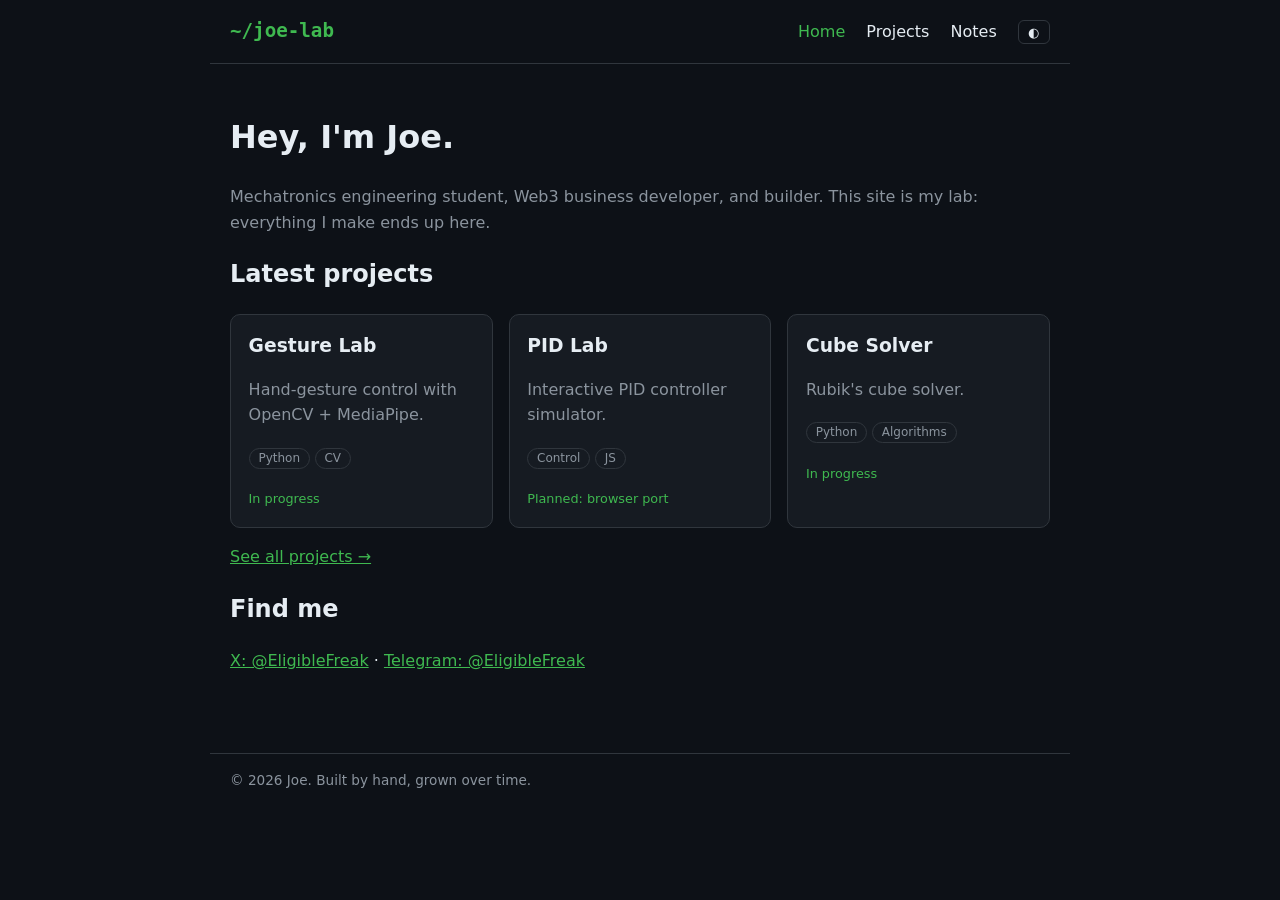
==== index.html @ 1dbbd23c "Add files via upload" ====
<!doctype html>
<html lang="en">
<head>
  <meta charset="utf-8">
  <meta name="viewport" content="width=device-width, initial-scale=1">
  <title>Joe's Lab</title>
  <meta name="description" content="Projects, experiments and build notes.">
  <link rel="stylesheet" href="style.css">
</head>
<body>
  <header>
    <a class="logo" href="index.html">~/joe-lab</a>
    <nav>
      <a class="active" href="index.html">Home</a>
      <a href="projects.html">Projects</a>
      <a href="notes.html">Notes</a>
      <button id="theme" aria-label="Toggle theme">◐</button>
    </nav>
  </header>
  <main>
    <h1>Hey, I'm Joe.</h1>
    <p class="muted">Mechatronics engineering student, Web3 business developer, and builder. This site is my lab: everything I make ends up here.</p>
    <h2>Latest projects</h2>
    <div class="grid" id="project-grid" data-limit="3"></div>
    <p><a href="projects.html">See all projects →</a></p>
    <h2>Find me</h2>
    <p><a href="https://x.com/EligibleFreak">X: @EligibleFreak</a> · <a href="https://t.me/EligibleFreak">Telegram: @EligibleFreak</a></p>
  </main>
  <footer>© <span id="year"></span> Joe. Built by hand, grown over time.</footer>
  <script src="main.js"></script>
</body>
</html>
---- style.css ----
:root {
  --bg: #0d1117;
  --panel: #161b22;
  --text: #e6edf3;
  --muted: #8b949e;
  --accent: #3fb950;
  --border: #30363d;
}
:root[data-theme="light"] {
  --bg: #f6f8fa;
  --panel: #ffffff;
  --text: #1f2328;
  --muted: #59636e;
  --accent: #1a7f37;
  --border: #d0d7de;
}
* { box-sizing: border-box; }
body {
  margin: 0;
  background: var(--bg);
  color: var(--text);
  font-family: system-ui, -apple-system, "Segoe UI", sans-serif;
  line-height: 1.6;
}
header, main, footer { max-width: 860px; margin: 0 auto; padding: 1rem 1.25rem; }
header { display: flex; align-items: center; justify-content: space-between; flex-wrap: wrap; gap: .5rem; border-bottom: 1px solid var(--border); }
.logo { font-weight: 700; font-size: 1.2rem; color: var(--accent); text-decoration: none; font-family: ui-monospace, Consolas, monospace; }
nav a { color: var(--text); text-decoration: none; margin-left: 1rem; }
nav a:hover, nav a.active { color: var(--accent); }
button#theme { background: none; border: 1px solid var(--border); color: var(--text); border-radius: 6px; padding: .2rem .6rem; cursor: pointer; margin-left: 1rem; }
h1 { font-size: 2rem; margin-top: 2rem; }
.muted { color: var(--muted); }
.grid { display: grid; gap: 1rem; grid-template-columns: repeat(auto-fill, minmax(250px, 1fr)); }
.card { background: var(--panel); border: 1px solid var(--border); border-radius: 10px; padding: 1rem 1.1rem; }
.card h3 { margin: 0 0 .3rem; }
.tag { display: inline-block; font-size: .75rem; border: 1px solid var(--border); border-radius: 999px; padding: 0 .55rem; margin-right: .3rem; color: var(--muted); }
.status { color: var(--accent); font-size: .8rem; }
a { color: var(--accent); }
footer { color: var(--muted); font-size: .85rem; border-top: 1px solid var(--border); margin-top: 3rem; }
.note { padding: .8rem 0; border-bottom: 1px solid var(--border); }
.note time { color: var(--muted); font-size: .85rem; }
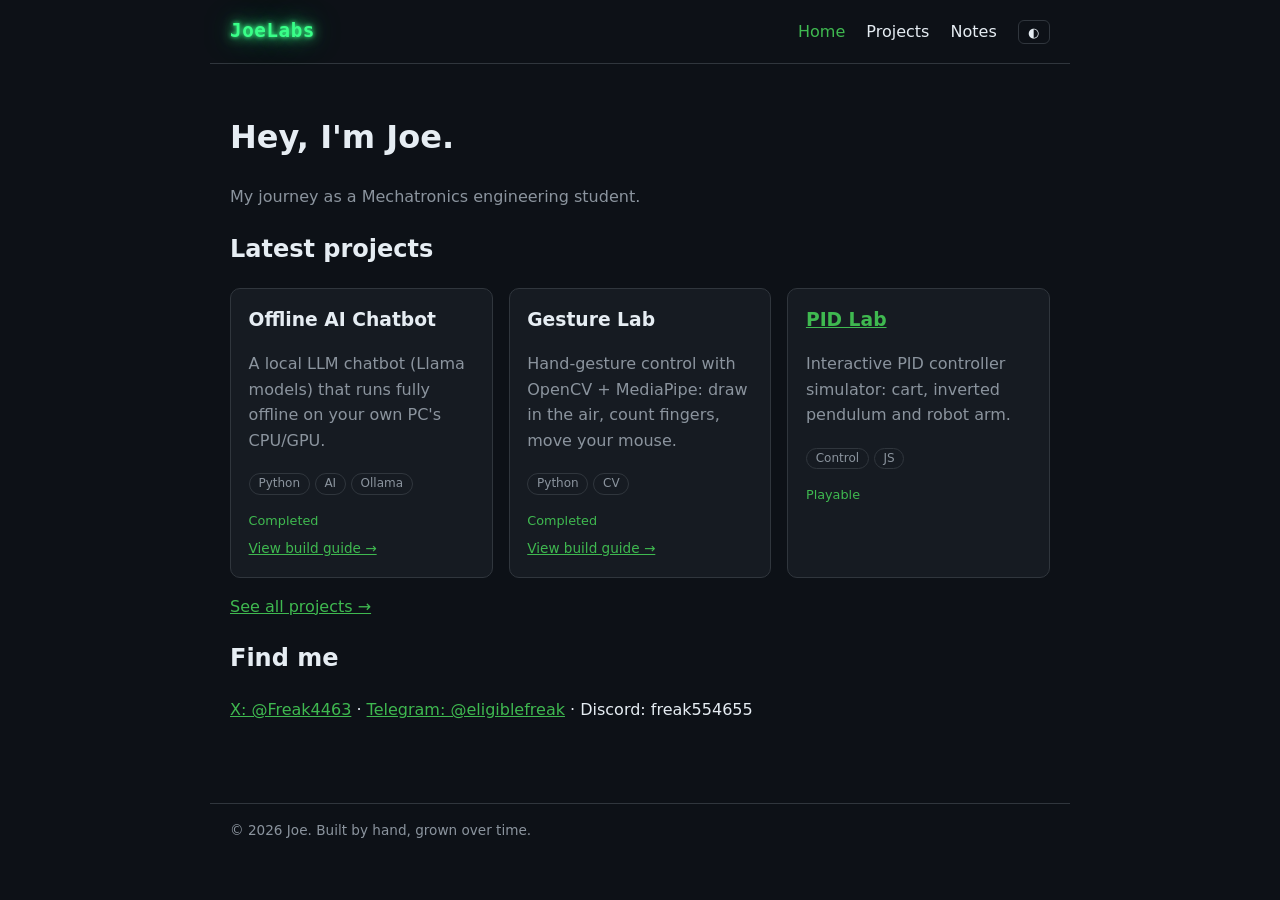
==== commit 37e3d5d4: "Add files via upload" ====
--- a/index.html
+++ b/index.html
@@ -3,13 +3,13 @@
 <head>
   <meta charset="utf-8">
   <meta name="viewport" content="width=device-width, initial-scale=1">
-  <title>Joe's Lab</title>
+  <title>JoeLabs</title>
   <meta name="description" content="Projects, experiments and build notes.">
   <link rel="stylesheet" href="style.css">
 </head>
 <body>
   <header>
-    <a class="logo" href="index.html">~/joe-lab</a>
+    <a class="logo" href="index.html">JoeLabs</a>
     <nav>
       <a class="active" href="index.html">Home</a>
       <a href="projects.html">Projects</a>
@@ -19,12 +19,12 @@
   </header>
   <main>
     <h1>Hey, I'm Joe.</h1>
-    <p class="muted">Mechatronics engineering student, Web3 business developer, and builder. This site is my lab: everything I make ends up here.</p>
+    <p class="muted">My journey as a Mechatronics engineering student.</p>
     <h2>Latest projects</h2>
     <div class="grid" id="project-grid" data-limit="3"></div>
     <p><a href="projects.html">See all projects →</a></p>
     <h2>Find me</h2>
-    <p><a href="https://x.com/EligibleFreak">X: @EligibleFreak</a> · <a href="https://t.me/EligibleFreak">Telegram: @EligibleFreak</a></p>
+    <p class="socials"><a href="https://x.com/Freak4463">X: @Freak4463</a> · <a href="https://t.me/eligiblefreak">Telegram: @eligiblefreak</a> · <span>Discord: freak554655</span></p>
   </main>
   <footer>© <span id="year"></span> Joe. Built by hand, grown over time.</footer>
   <script src="main.js"></script>
--- a/style.css
+++ b/style.css
@@ -39,3 +39,24 @@
 footer { color: var(--muted); font-size: .85rem; border-top: 1px solid var(--border); margin-top: 3rem; }
 .note { padding: .8rem 0; border-bottom: 1px solid var(--border); }
 .note time { color: var(--muted); font-size: .85rem; }
+
+/* Neon logo */
+.logo {
+  color: #39ff88;
+  letter-spacing: .03em;
+  text-shadow: 0 0 4px #39ff88, 0 0 12px #39ff88, 0 0 28px rgba(57,255,136,.65);
+  animation: neon-on 1.4s ease-out 1;
+}
+:root[data-theme="light"] .logo { color: #1a7f37; text-shadow: 0 0 6px rgba(26,127,55,.35); }
+@keyframes neon-on { 0% { opacity: .2 } 6% { opacity: 1 } 10% { opacity: .3 } 16% { opacity: 1 } 100% { opacity: 1 } }
+@media (prefers-reduced-motion: reduce) { .logo { animation: none; } }
+
+/* Build guides */
+.guide-link { display: inline-block; margin-top: .4rem; font-size: .85rem; }
+.card .status { display: block; }
+.steps { padding-left: 1.2rem; }
+.steps li { margin: 0 0 1.4rem; }
+.steps h3 { margin: 0 0 .3rem; }
+pre { background: var(--panel); border: 1px solid var(--border); border-radius: 8px; padding: .8rem 1rem; overflow-x: auto; font-size: .85rem; line-height: 1.45; }
+.guide-meta li { margin: .2rem 0; }
+.socials span { color: var(--text); }
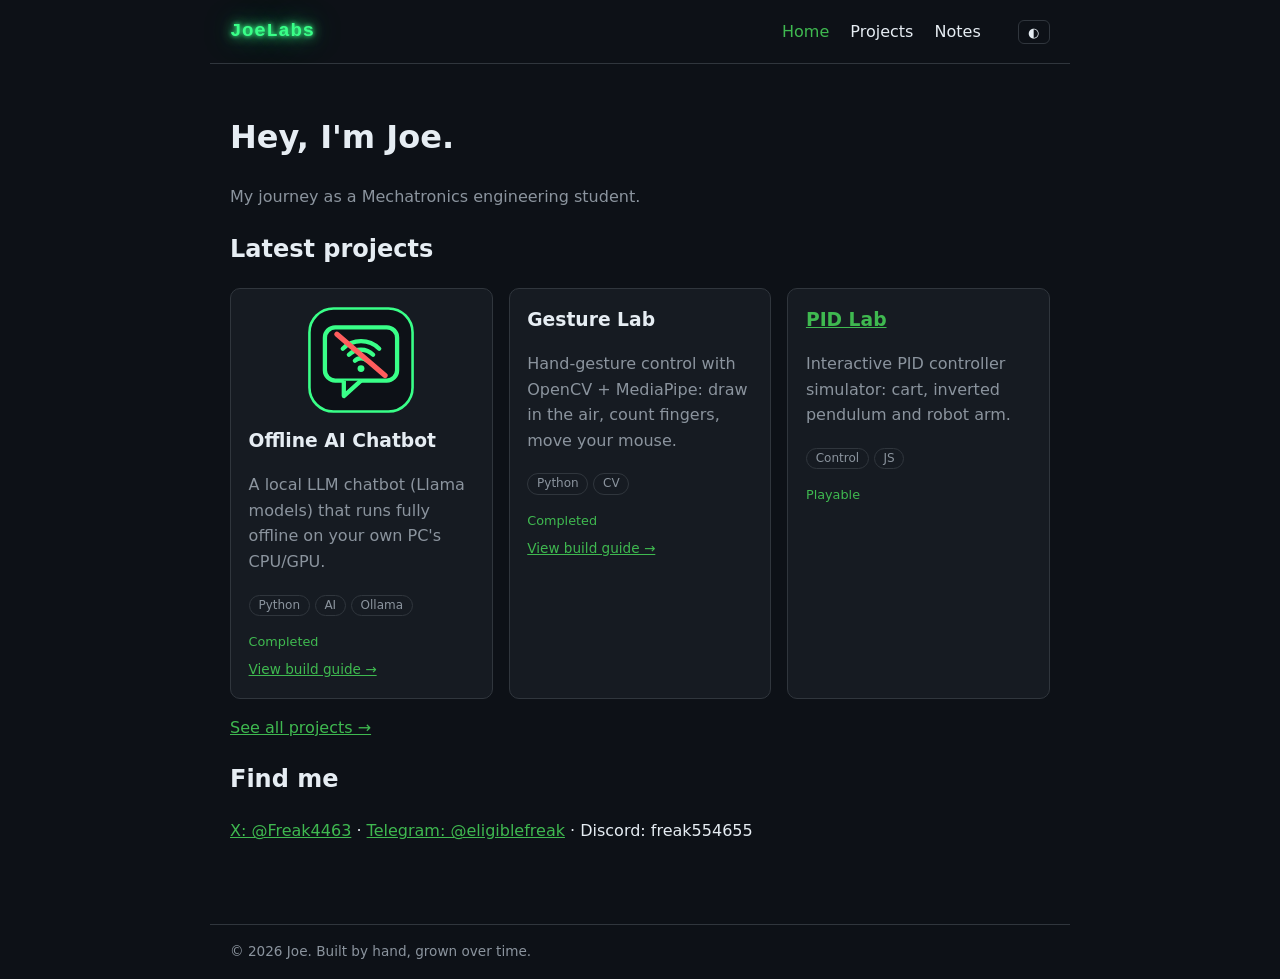
==== commit d9ab8a69: "Add files via upload" ====
--- a/index.html
+++ b/index.html
@@ -14,7 +14,7 @@
       <a class="active" href="index.html">Home</a>
       <a href="projects.html">Projects</a>
       <a href="notes.html">Notes</a>
-      <button id="theme" aria-label="Toggle theme">◐</button>
+      <span id="auth-slot"></span><button id="theme" aria-label="Toggle theme">◐</button>
     </nav>
   </header>
   <main>
@@ -28,5 +28,6 @@
   </main>
   <footer>© <span id="year"></span> Joe. Built by hand, grown over time.</footer>
   <script src="main.js"></script>
+  <script type="module" src="auth.js"></script>
 </body>
 </html>
--- a/style.css
+++ b/style.css
@@ -60,3 +60,43 @@
 pre { background: var(--panel); border: 1px solid var(--border); border-radius: 8px; padding: .8rem 1rem; overflow-x: auto; font-size: .85rem; line-height: 1.45; }
 .guide-meta li { margin: .2rem 0; }
 .socials span { color: var(--text); }
+
+/* Background image (add images/bg.jpg; a dark overlay keeps text readable) */
+:root { --overlay: rgba(13,17,23,.9); }
+:root[data-theme="light"] { --overlay: rgba(246,248,250,.92); }
+body {
+  background-color: var(--bg);
+  background-image: linear-gradient(var(--overlay), var(--overlay)), url("images/bg.jpg");
+  background-size: cover;
+  background-position: center;
+  background-attachment: fixed;
+}
+@media (max-width: 700px) { body { background-attachment: scroll; } }
+
+/* Card pictures */
+.card-fig { margin: 0 0 .7rem; }
+.card-img { display: block; width: 100%; height: 150px; object-fit: cover; border-radius: 8px; border: 1px solid var(--border); }
+.card-img[src$=".svg"] { object-fit: contain; height: 110px; border: 0; }
+.card-fig figcaption { font-size: .72rem; margin-top: .2rem; }
+
+/* Sign-in */
+:focus-visible { outline: 2px solid var(--accent); outline-offset: 2px; }
+#auth-slot { margin-left: 1rem; }
+.auth-name { font-size: .85rem; margin-right: .5rem; }
+.auth-btn, .btn, .lock-btn, dialog.signin button {
+  background: none; border: 1px solid var(--border); color: var(--text); border-radius: 6px;
+  padding: .35rem .8rem; cursor: pointer; font: inherit;
+}
+.auth-btn:hover, .btn:hover, .lock-btn:hover, dialog.signin button:hover { border-color: var(--accent); color: var(--accent); }
+.lock-btn { margin-top: .4rem; font-size: .85rem; }
+dialog.signin {
+  background: var(--panel); color: var(--text); border: 1px solid var(--accent); border-radius: 12px;
+  width: min(380px, calc(100% - 2rem)); padding: 1.4rem; box-shadow: 0 0 24px rgba(63,185,80,.25);
+}
+dialog.signin::backdrop { background: rgba(0,0,0,.65); }
+dialog.signin h2 { margin-top: 0; }
+.si-buttons { display: grid; gap: .5rem; margin: 1rem 0 .5rem; }
+.si-buttons button { padding: .55rem .8rem; }
+.si-msg { color: #ff7b72; min-height: 1.2em; font-size: .85rem; margin: .3rem 0; }
+.si-later { border: 0 !important; color: var(--muted) !important; padding-left: 0 !important; }
+.si-note { font-size: .78rem; margin-bottom: 0; }
